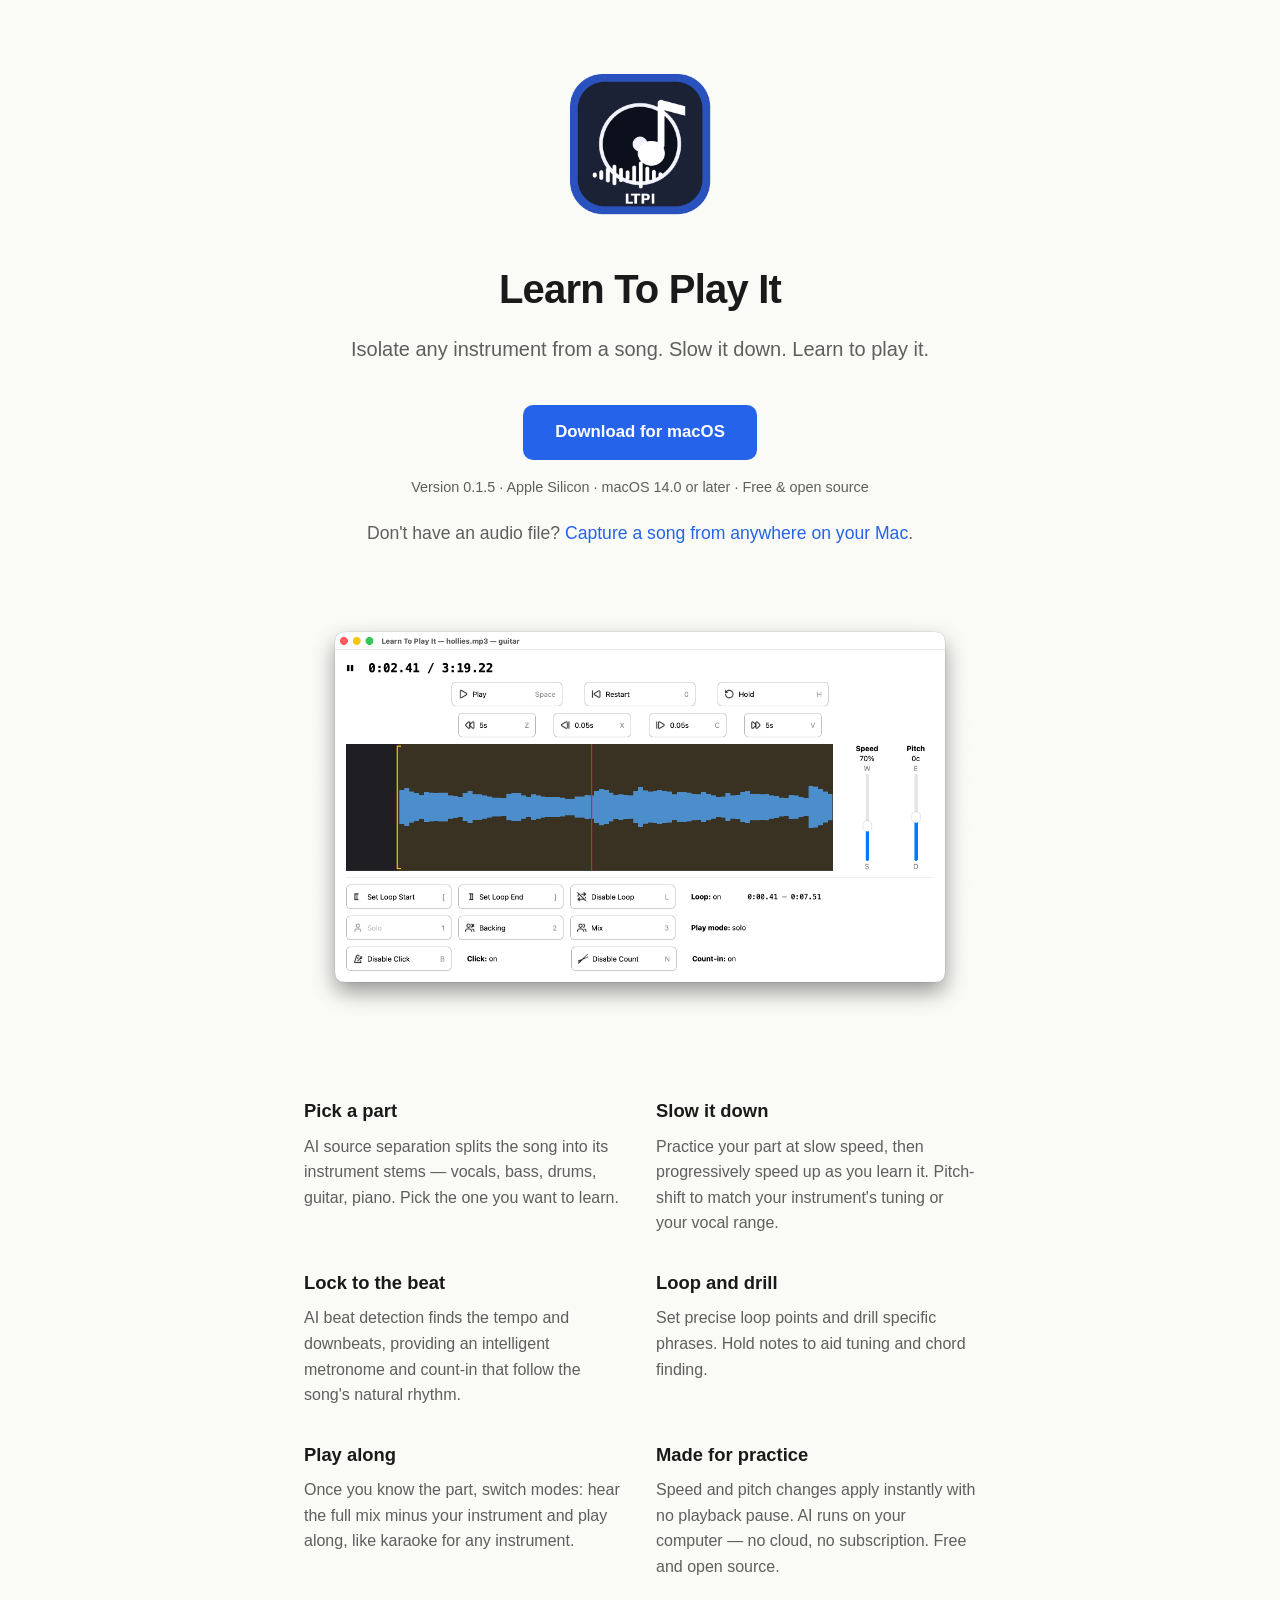
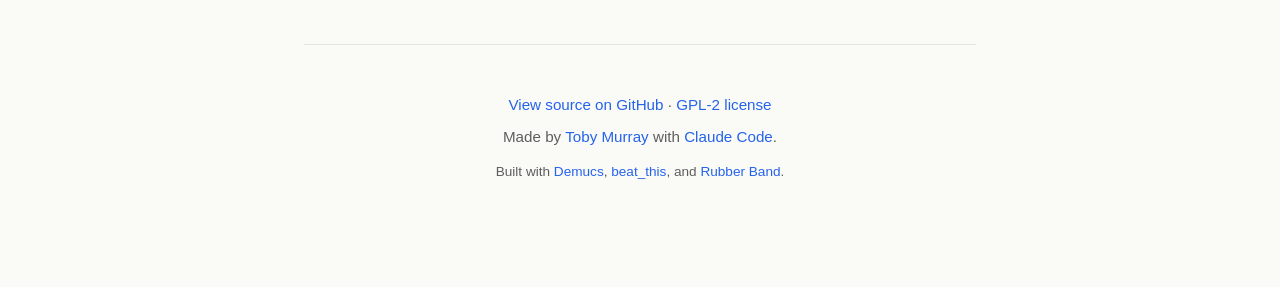
==== docs/index.html @ 5c765c8d "bump website download link to v0.1.5" ====
<!DOCTYPE html>
<html lang="en">
<head>
  <meta charset="UTF-8">
  <meta name="viewport" content="width=device-width, initial-scale=1">
  <title>Learn To Play It — practice along with any song</title>
  <meta name="description" content="Isolate any instrument from a song, slow it down, and practice your part. Free, open-source macOS app.">
  <meta property="og:title" content="Learn To Play It">
  <meta property="og:description" content="Isolate any instrument from a song, slow it down, and practice your part.">
  <meta property="og:image" content="https://learntoplayit.com/screenshot.png">
  <meta property="og:url" content="https://learntoplayit.com/">
  <meta property="og:type" content="website">
  <meta name="twitter:card" content="summary_large_image">
  <link rel="icon" type="image/png" href="app_icon.png">
  <link rel="apple-touch-icon" href="app_icon.png">
  <link rel="stylesheet" href="style.css">
</head>
<body>
  <main>
    <header class="hero">
      <img src="app_icon.png" alt="" class="logo" width="160" height="160">
      <h1>Learn To Play It</h1>
      <p class="tagline">Isolate any instrument from a song. Slow it down. Learn to play it.</p>

      <a id="download" class="button" href="https://github.com/tobycmurray/learn-to-play-it/releases/download/v0.1.5/Learn-To-Play-It-0.1.5.dmg">
        Download for macOS
      </a>
      <p class="meta">
        <span id="version">Version 0.1.5</span> · Apple Silicon · macOS <span id="min-macos">14.0</span> or later · Free &amp; open source
      </p>
      <p class="meta cta-hint">
        Don't have an audio file? <a href="import.html">Capture a song from anywhere on your Mac</a>.
      </p>
    </header>

    <section class="screenshot">
      <img src="screenshot.png" alt="Learn To Play It interface, showing a waveform with playback controls">
    </section>

    <section class="features">
      <div class="feature">
        <h2>Pick a part</h2>
        <p>AI source separation splits the song into its instrument stems — vocals, bass, drums, guitar, piano. Pick the one you want to learn.</p>
      </div>

      <div class="feature">
        <h2>Slow it down</h2>
        <p>Practice your part at slow speed, then progressively speed up as you learn it. Pitch-shift to match your instrument's tuning or your vocal range.</p>
      </div>

      <div class="feature">
        <h2>Lock to the beat</h2>
        <p>AI beat detection finds the tempo and downbeats, providing an intelligent metronome and count-in that follow the song's natural rhythm.</p>
      </div>

      <div class="feature">
        <h2>Loop and drill</h2>
        <p>Set precise loop points and drill specific phrases. Hold notes to aid tuning and chord finding.</p>
      </div>

      <div class="feature">
        <h2>Play along</h2>
        <p>Once you know the part, switch modes: hear the full mix minus your instrument and play along, like karaoke for any instrument.</p>
      </div>

      <div class="feature">
        <h2>Made for practice</h2>
        <p>Speed and pitch changes apply instantly with no playback pause. AI runs on your computer — no cloud, no subscription. Free and open source.</p>
      </div>
    </section>

    <footer>
      <p>
        <a href="https://github.com/tobycmurray/learn-to-play-it">View source on GitHub</a> ·
        <a href="https://github.com/tobycmurray/learn-to-play-it/blob/main/LICENSE">GPL-2 license</a>
      </p>
      <p>
        Made by <a href="https://people.eng.unimelb.edu.au/tobym/">Toby Murray</a>
        with <a href="https://claude.com/claude-code">Claude Code</a>.
      </p>
      <p class="fineprint">
        Built with <a href="https://github.com/adefossez/demucs">Demucs</a>,
        <a href="https://github.com/CPJKU/beat_this">beat_this</a>, and
        <a href="https://breakfastquay.com/rubberband/">Rubber Band</a>.
      </p>
    </footer>
  </main>
</body>
</html>
---- docs/style.css ----
:root {
  --bg: #fafaf7;
  --bg-card: #ffffff;
  --fg: #1a1a1a;
  --fg-muted: #5e5e5e;
  --accent: #2563eb;
  --accent-dark: #1d4ed8;
  --border: #e5e5e0;
  --max-width: 720px;
}

*, *::before, *::after {
  box-sizing: border-box;
}

html {
  -webkit-text-size-adjust: 100%;
}

body {
  margin: 0;
  background: var(--bg);
  color: var(--fg);
  font-family: -apple-system, BlinkMacSystemFont, "Segoe UI", Roboto, "Helvetica Neue", Arial, sans-serif;
  font-size: 18px;
  line-height: 1.6;
  -webkit-font-smoothing: antialiased;
}

main {
  max-width: var(--max-width);
  margin: 0 auto;
  padding: 64px 24px 96px;
}

a {
  color: var(--accent);
  text-decoration: none;
}

a:hover {
  text-decoration: underline;
}

.brand-link {
  display: inline-flex;
  align-items: center;
  gap: 10px;
  color: var(--fg);
  font-weight: 600;
  font-size: 1rem;
  margin-bottom: 32px;
}

.brand-link:hover {
  text-decoration: none;
  opacity: 0.7;
}

.brand-logo {
  width: 32px;
  height: 32px;
}

.hero {
  text-align: center;
  margin-bottom: 64px;
}

.logo {
  width: 160px;
  height: 160px;
  margin-bottom: 24px;
  /* No CSS border-radius or box-shadow: the icon ships its own rounded shape
     and any rectangular shadow/clip on the <img> would trace the image's
     transparent corner margins, creating a visible halo. */
}

h1 {
  font-size: 2.5rem;
  font-weight: 700;
  margin: 0 0 12px;
  letter-spacing: -0.02em;
}

.tagline {
  font-size: 1.25rem;
  color: var(--fg-muted);
  margin: 0 auto 40px;
  max-width: 32em;
}

.button {
  display: inline-block;
  background: var(--accent);
  color: #fff;
  font-weight: 600;
  font-size: 1.05rem;
  padding: 14px 32px;
  border-radius: 10px;
  transition: background 0.15s;
}

.button:hover {
  background: var(--accent-dark);
  text-decoration: none;
}

.meta {
  margin: 16px 0 0;
  color: var(--fg-muted);
  font-size: 0.9rem;
}

.meta.cta-hint {
  font-size: 1.1rem;
  margin-top: 20px;
}

.screenshot {
  margin: 0 0 64px;
}

.screenshot img {
  width: 100%;
  height: auto;
  /* macOS window screenshots ship with their own drop shadow inside transparent
     margins, so we don't add a CSS border or box-shadow — they would trace a
     rectangle around the whole image including the shadow halo. */
}

.features {
  display: grid;
  grid-template-columns: 1fr 1fr;
  gap: 32px;
  margin-bottom: 64px;
}

.feature h2 {
  font-size: 1.15rem;
  margin: 0 0 8px;
  font-weight: 600;
}

.feature p {
  margin: 0;
  color: var(--fg-muted);
  font-size: 1rem;
}

.prose {
  max-width: 640px;
  margin: 0 auto 64px;
}

.prose h2 {
  font-size: 1.4rem;
  margin: 40px 0 12px;
  font-weight: 600;
}

.prose h3 {
  font-size: 1.1rem;
  margin: 32px 0 12px;
  font-weight: 600;
}

.prose p, .prose li {
  color: var(--fg);
}

.prose ol, .prose ul {
  padding-left: 24px;
}

.prose li {
  margin-bottom: 8px;
}

.prose code, .prose kbd {
  background: var(--border);
  padding: 1px 6px;
  border-radius: 4px;
  font-size: 0.9em;
}

.prose kbd {
  font-family: -apple-system, BlinkMacSystemFont, sans-serif;
}

.guide-img {
  display: block;
  max-width: 100%;
  height: auto;
  margin: 16px 0 8px;
  border-radius: 8px;
}

footer {
  text-align: center;
  padding-top: 48px;
  border-top: 1px solid var(--border);
  color: var(--fg-muted);
  font-size: 0.95rem;
}

footer p {
  margin: 0 0 8px;
}

.fineprint {
  font-size: 0.85rem;
  margin-top: 12px;
}

@media (max-width: 540px) {
  main {
    padding: 32px 20px 64px;
  }
  h1 {
    font-size: 2rem;
  }
  .tagline {
    font-size: 1.1rem;
  }
  .features {
    grid-template-columns: 1fr;
    gap: 24px;
  }
}

@media (prefers-color-scheme: dark) {
  :root {
    --bg: #1a1a1a;
    --bg-card: #242424;
    --fg: #f0f0f0;
    --fg-muted: #a0a0a0;
    --accent: #60a5fa;
    --accent-dark: #3b82f6;
    --border: #333;
  }
  .button {
    color: #0a0a0a;
  }
}
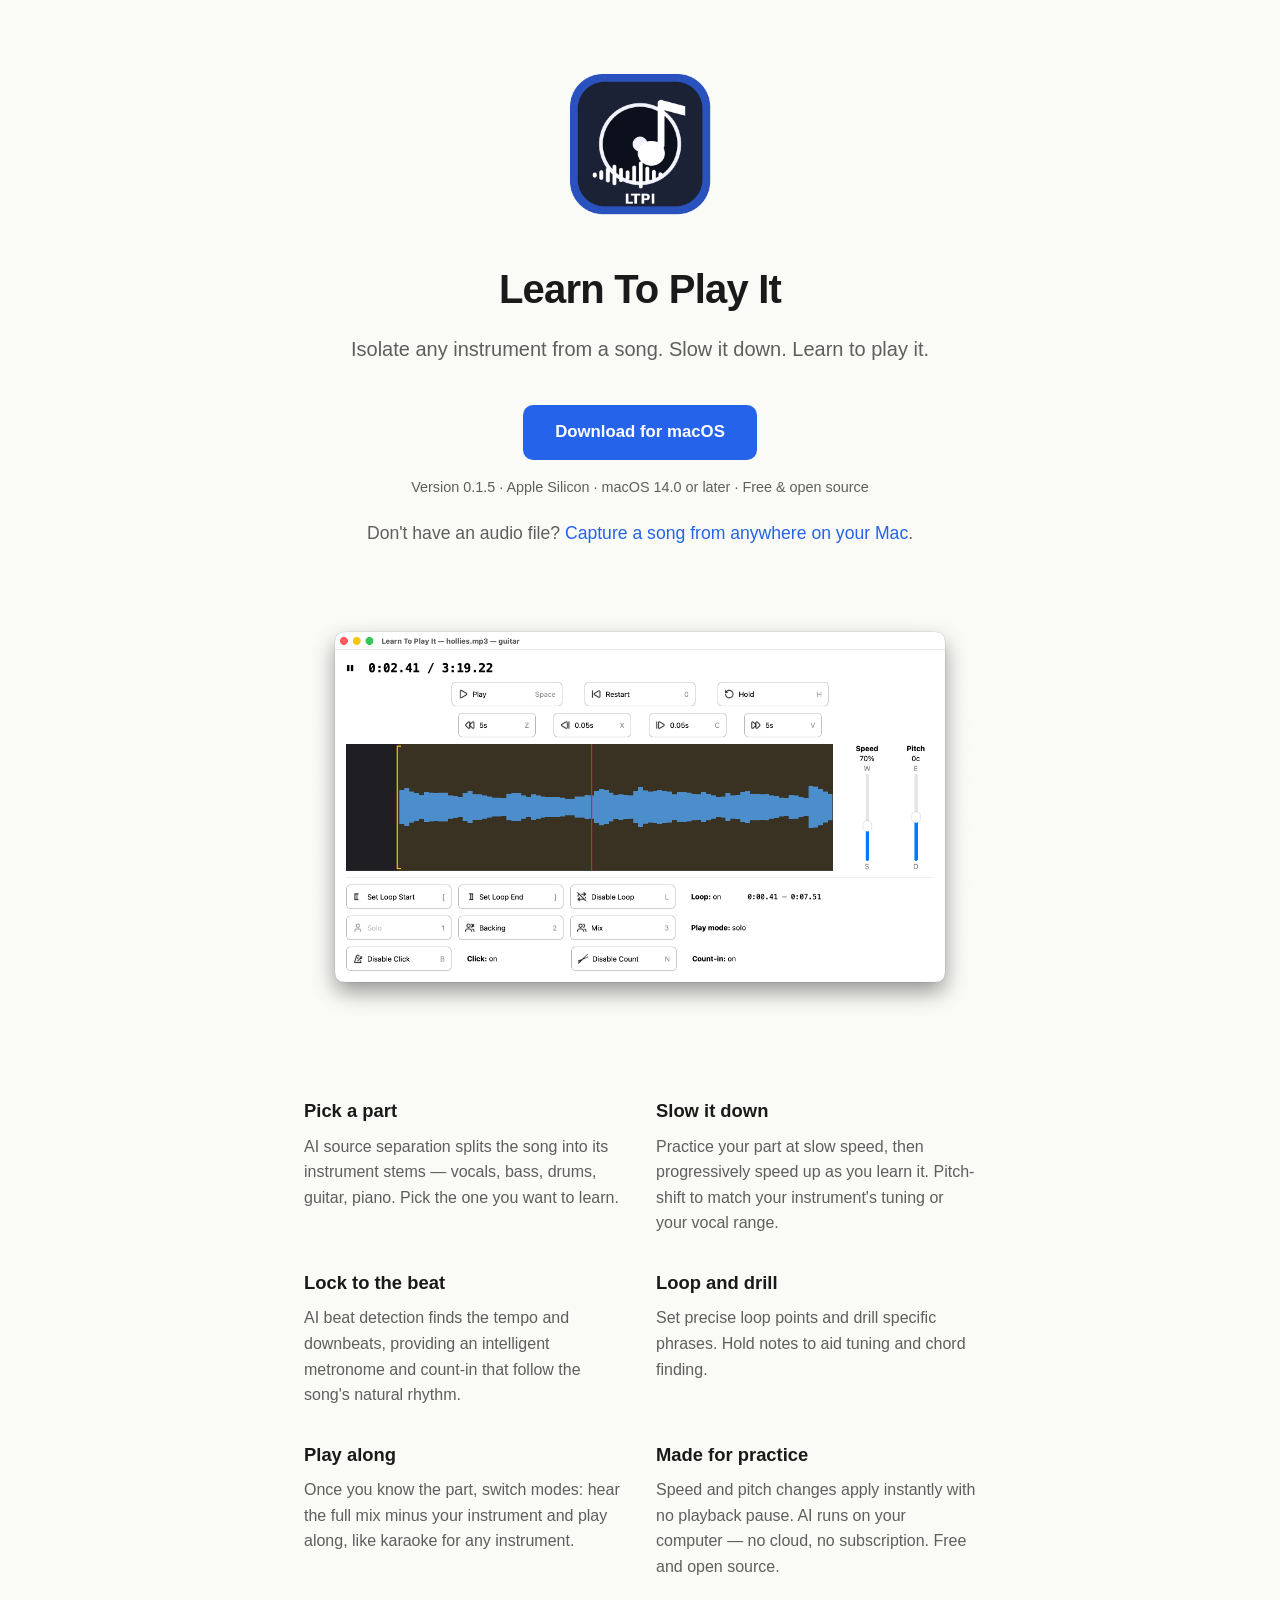
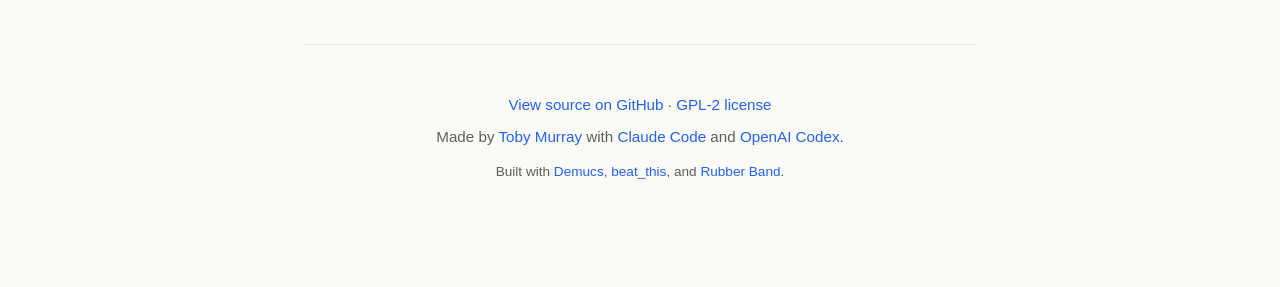
==== commit 8b1fb72d: "Render beat markers in waveform views" ====
--- a/docs/index.html
+++ b/docs/index.html
@@ -76,7 +76,8 @@
       </p>
       <p>
         Made by <a href="https://people.eng.unimelb.edu.au/tobym/">Toby Murray</a>
-        with <a href="https://claude.com/claude-code">Claude Code</a>.
+        with <a href="https://claude.com/claude-code">Claude Code</a> and
+        <a href="https://openai.com/codex/">OpenAI Codex</a>.
       </p>
       <p class="fineprint">
         Built with <a href="https://github.com/adefossez/demucs">Demucs</a>,
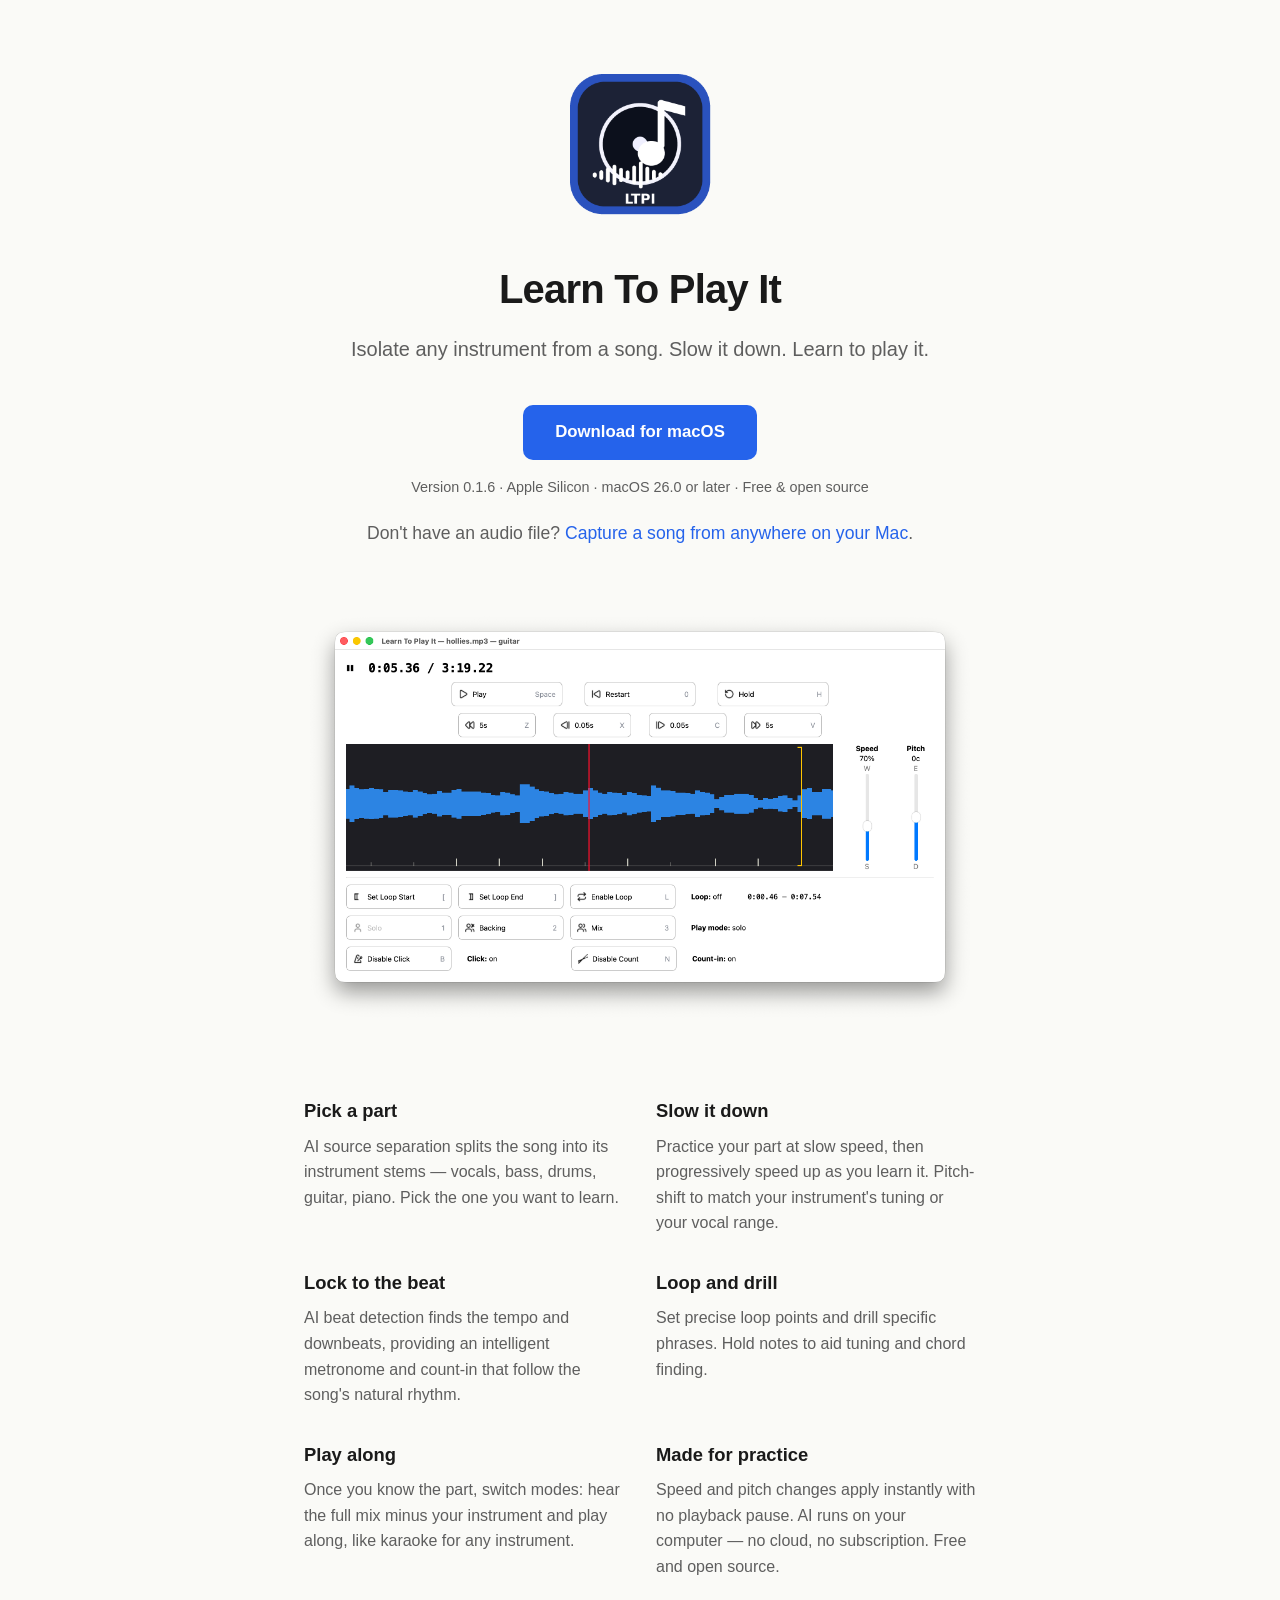
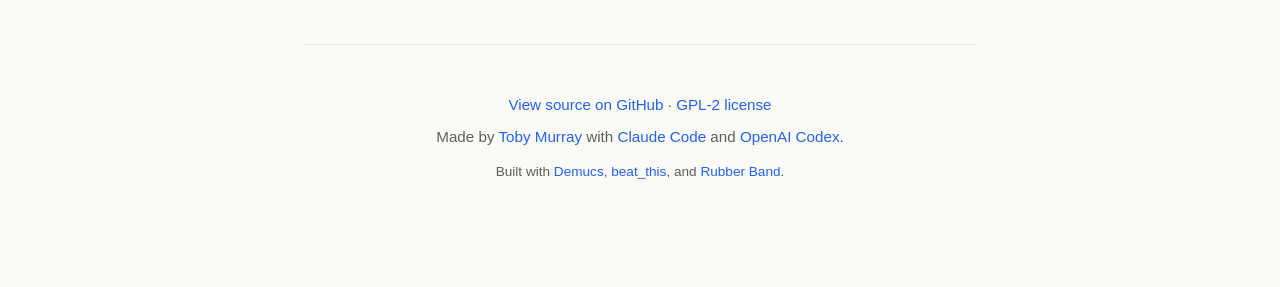
==== commit a560b7c2: "bump website download link to v0.1.6" ====
--- a/docs/index.html
+++ b/docs/index.html
@@ -22,11 +22,11 @@
       <h1>Learn To Play It</h1>
       <p class="tagline">Isolate any instrument from a song. Slow it down. Learn to play it.</p>
 
-      <a id="download" class="button" href="https://github.com/tobycmurray/learn-to-play-it/releases/download/v0.1.5/Learn-To-Play-It-0.1.5.dmg">
+      <a id="download" class="button" href="https://github.com/tobycmurray/learn-to-play-it/releases/download/v0.1.6/Learn-To-Play-It-0.1.6.dmg">
         Download for macOS
       </a>
       <p class="meta">
-        <span id="version">Version 0.1.5</span> · Apple Silicon · macOS <span id="min-macos">14.0</span> or later · Free &amp; open source
+        <span id="version">Version 0.1.6</span> · Apple Silicon · macOS <span id="min-macos">26.0</span> or later · Free &amp; open source
       </p>
       <p class="meta cta-hint">
         Don't have an audio file? <a href="import.html">Capture a song from anywhere on your Mac</a>.
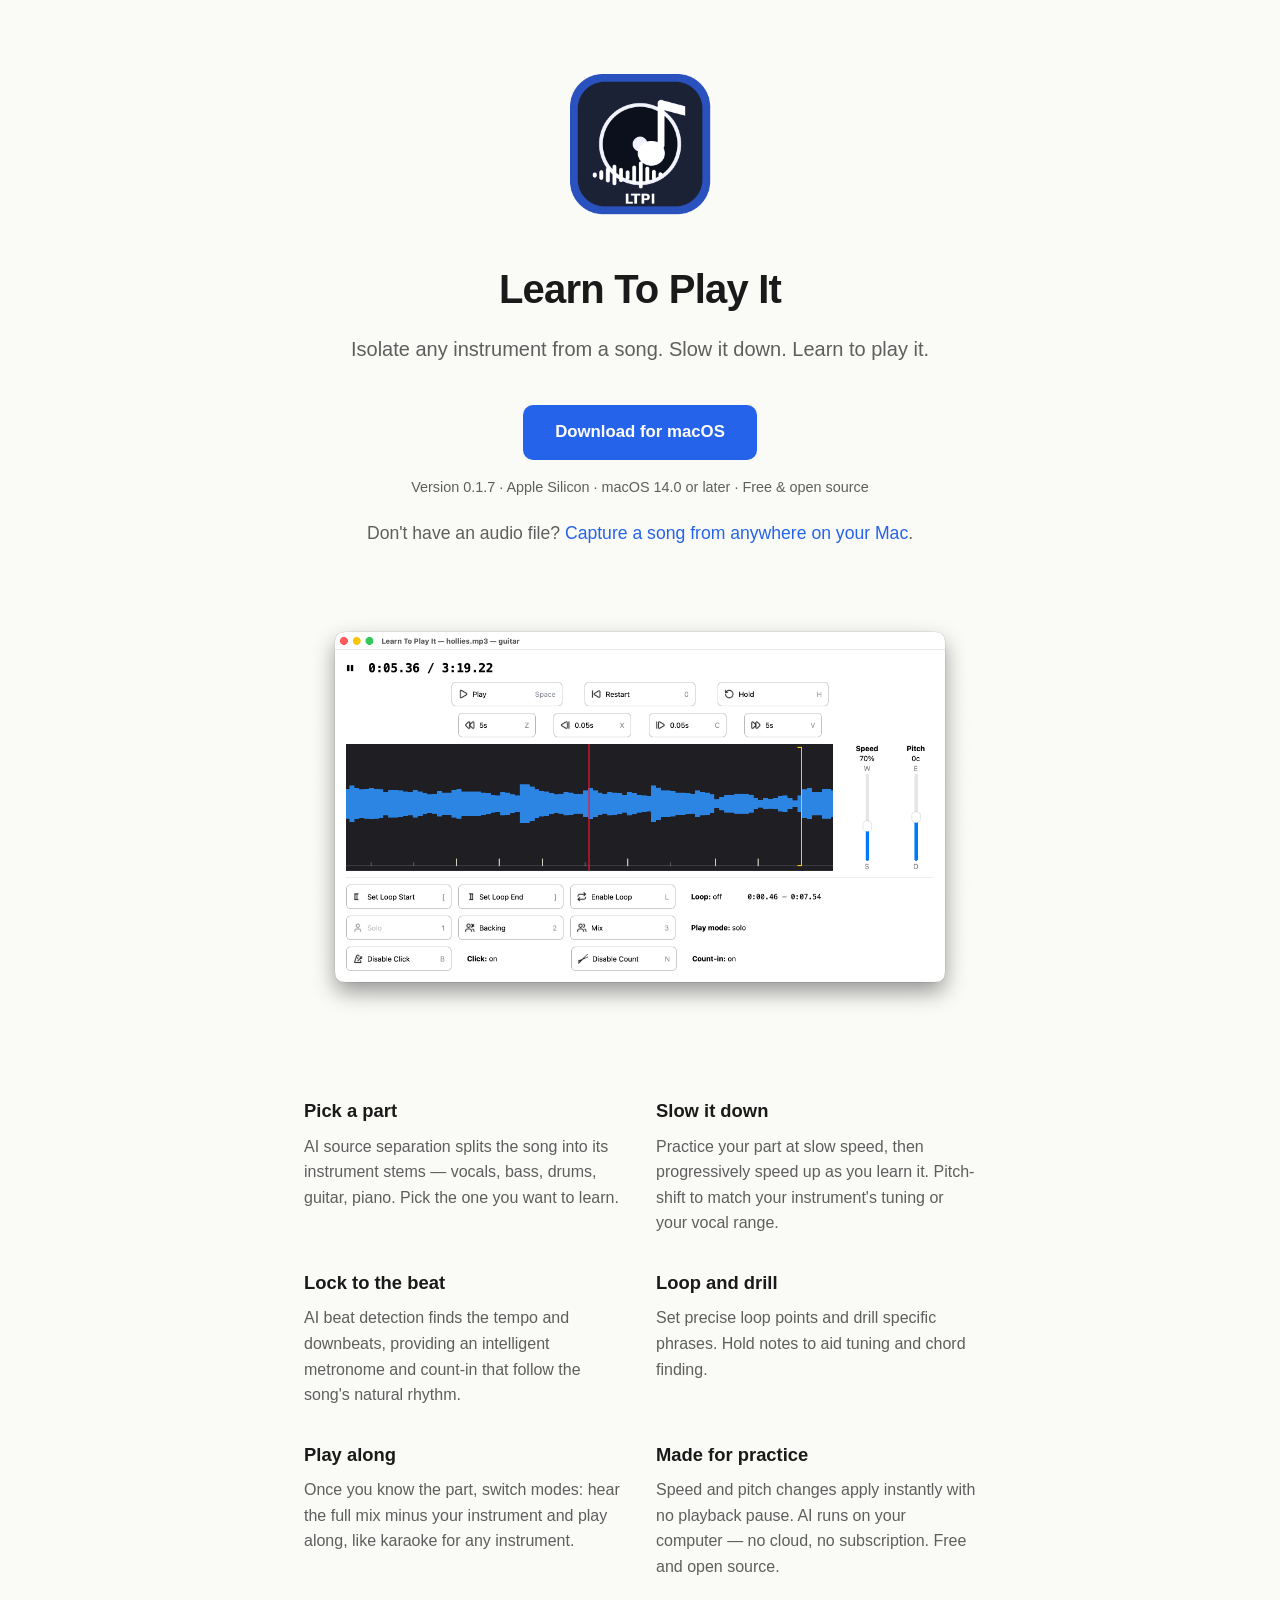
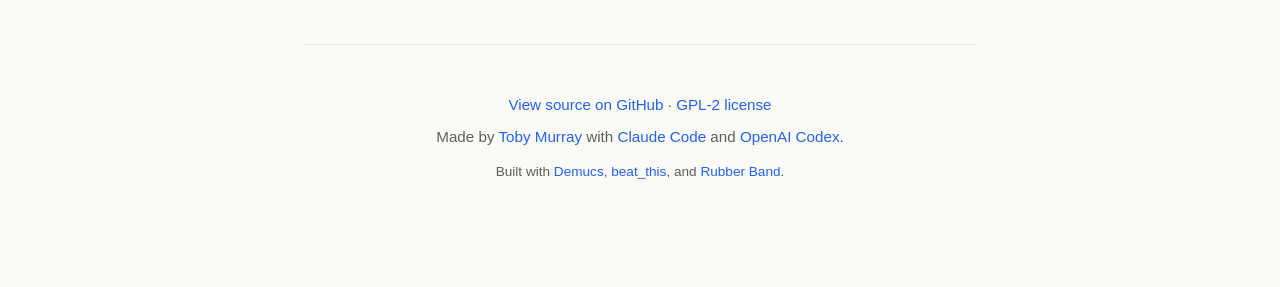
==== commit b0d6e633: "bump website download link to v0.1.7" ====
--- a/docs/index.html
+++ b/docs/index.html
@@ -22,11 +22,11 @@
       <h1>Learn To Play It</h1>
       <p class="tagline">Isolate any instrument from a song. Slow it down. Learn to play it.</p>
 
-      <a id="download" class="button" href="https://github.com/tobycmurray/learn-to-play-it/releases/download/v0.1.6/Learn-To-Play-It-0.1.6.dmg">
+      <a id="download" class="button" href="https://github.com/tobycmurray/learn-to-play-it/releases/download/v0.1.7/Learn-To-Play-It-0.1.7.dmg">
         Download for macOS
       </a>
       <p class="meta">
-        <span id="version">Version 0.1.6</span> · Apple Silicon · macOS <span id="min-macos">26.0</span> or later · Free &amp; open source
+        <span id="version">Version 0.1.7</span> · Apple Silicon · macOS <span id="min-macos">14.0</span> or later · Free &amp; open source
       </p>
       <p class="meta cta-hint">
         Don't have an audio file? <a href="import.html">Capture a song from anywhere on your Mac</a>.
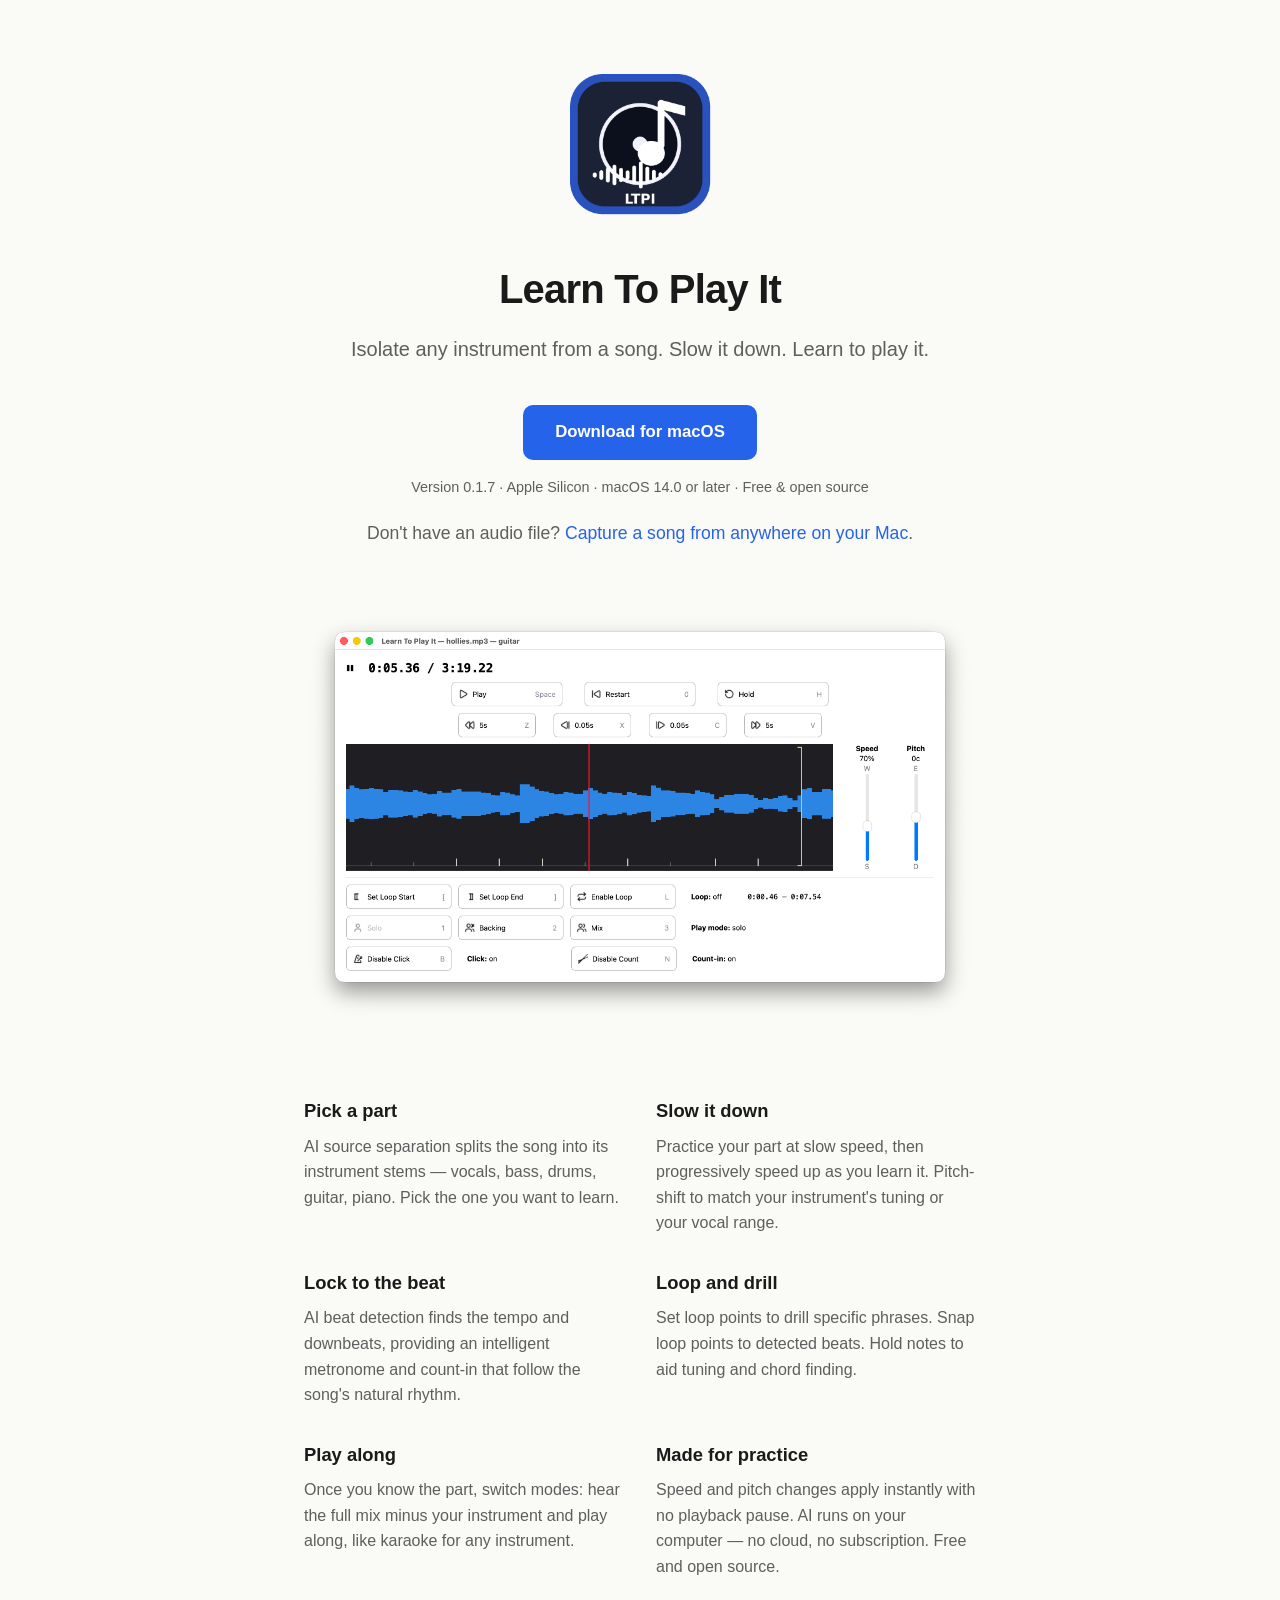
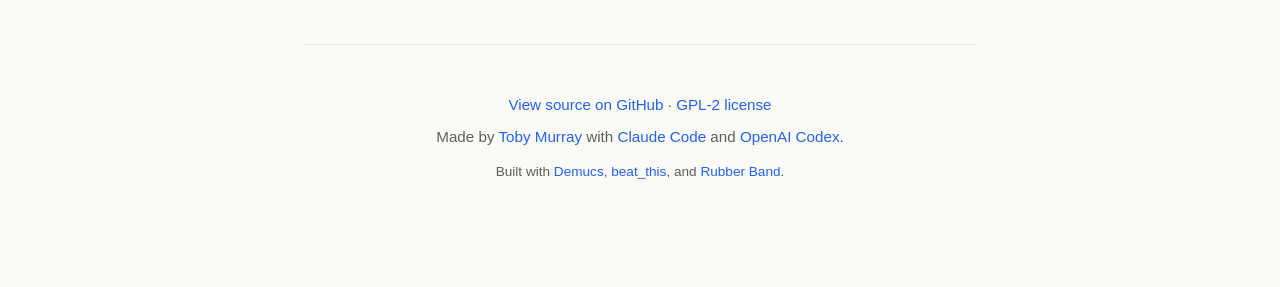
==== commit 4c9d6b6d: "tiny website change to highlight snapping loops to beats" ====
--- a/docs/index.html
+++ b/docs/index.html
@@ -55,7 +55,7 @@
 
       <div class="feature">
         <h2>Loop and drill</h2>
-        <p>Set precise loop points and drill specific phrases. Hold notes to aid tuning and chord finding.</p>
+        <p>Set loop points to drill specific phrases. Snap loop points to detected beats. Hold notes to aid tuning and chord finding.</p>
       </div>
 
       <div class="feature">
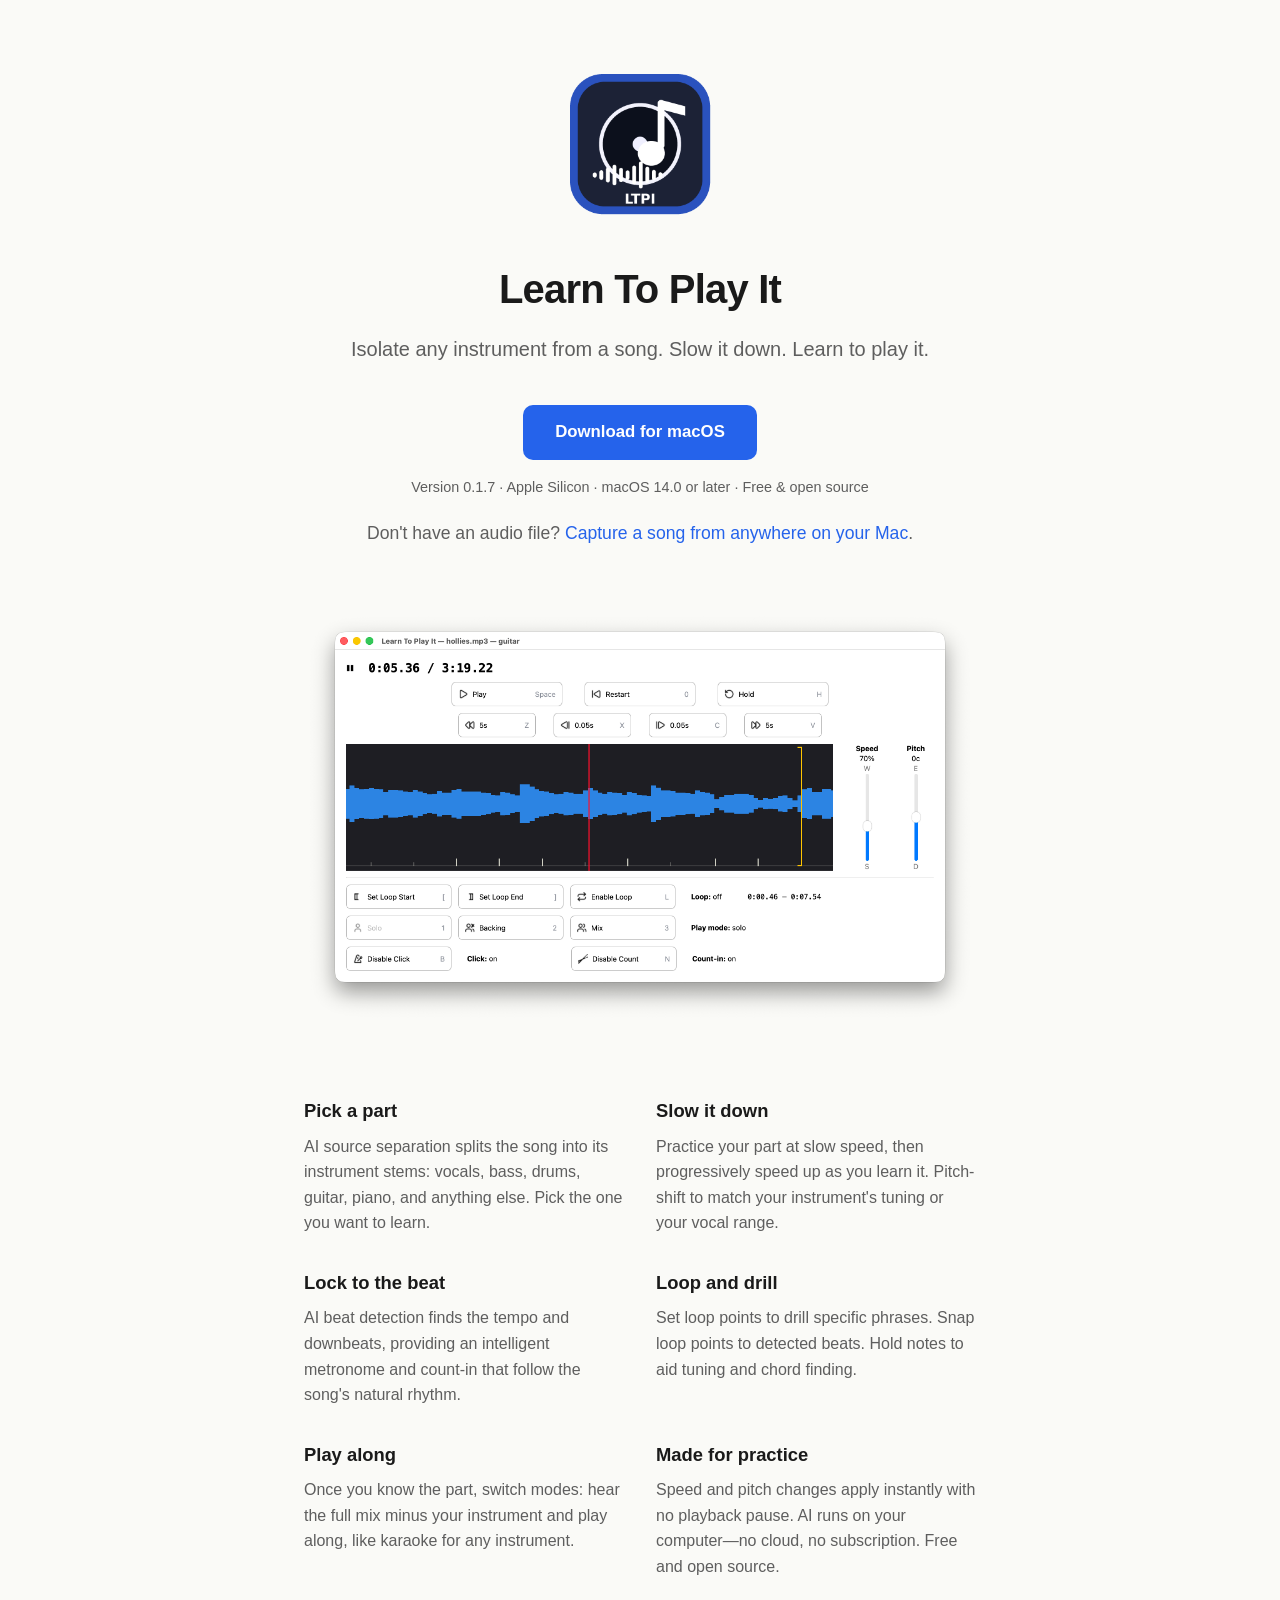
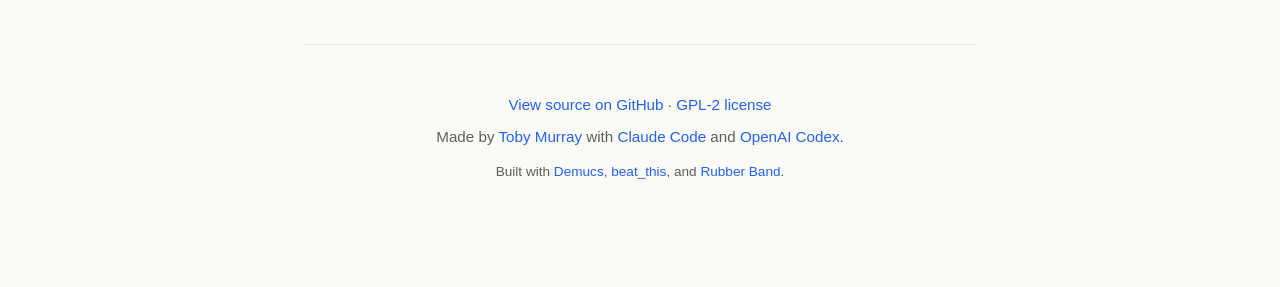
==== commit 60036a24: "tweaks to index.html copy" ====
--- a/docs/index.html
+++ b/docs/index.html
@@ -40,7 +40,7 @@
     <section class="features">
       <div class="feature">
         <h2>Pick a part</h2>
-        <p>AI source separation splits the song into its instrument stems — vocals, bass, drums, guitar, piano. Pick the one you want to learn.</p>
+        <p>AI source separation splits the song into its instrument stems: vocals, bass, drums, guitar, piano, and anything else. Pick the one you want to learn.</p>
       </div>
 
       <div class="feature">
@@ -65,7 +65,7 @@
 
       <div class="feature">
         <h2>Made for practice</h2>
-        <p>Speed and pitch changes apply instantly with no playback pause. AI runs on your computer — no cloud, no subscription. Free and open source.</p>
+        <p>Speed and pitch changes apply instantly with no playback pause. AI runs on your computer&mdash;no cloud, no subscription. Free and open source.</p>
       </div>
     </section>
 
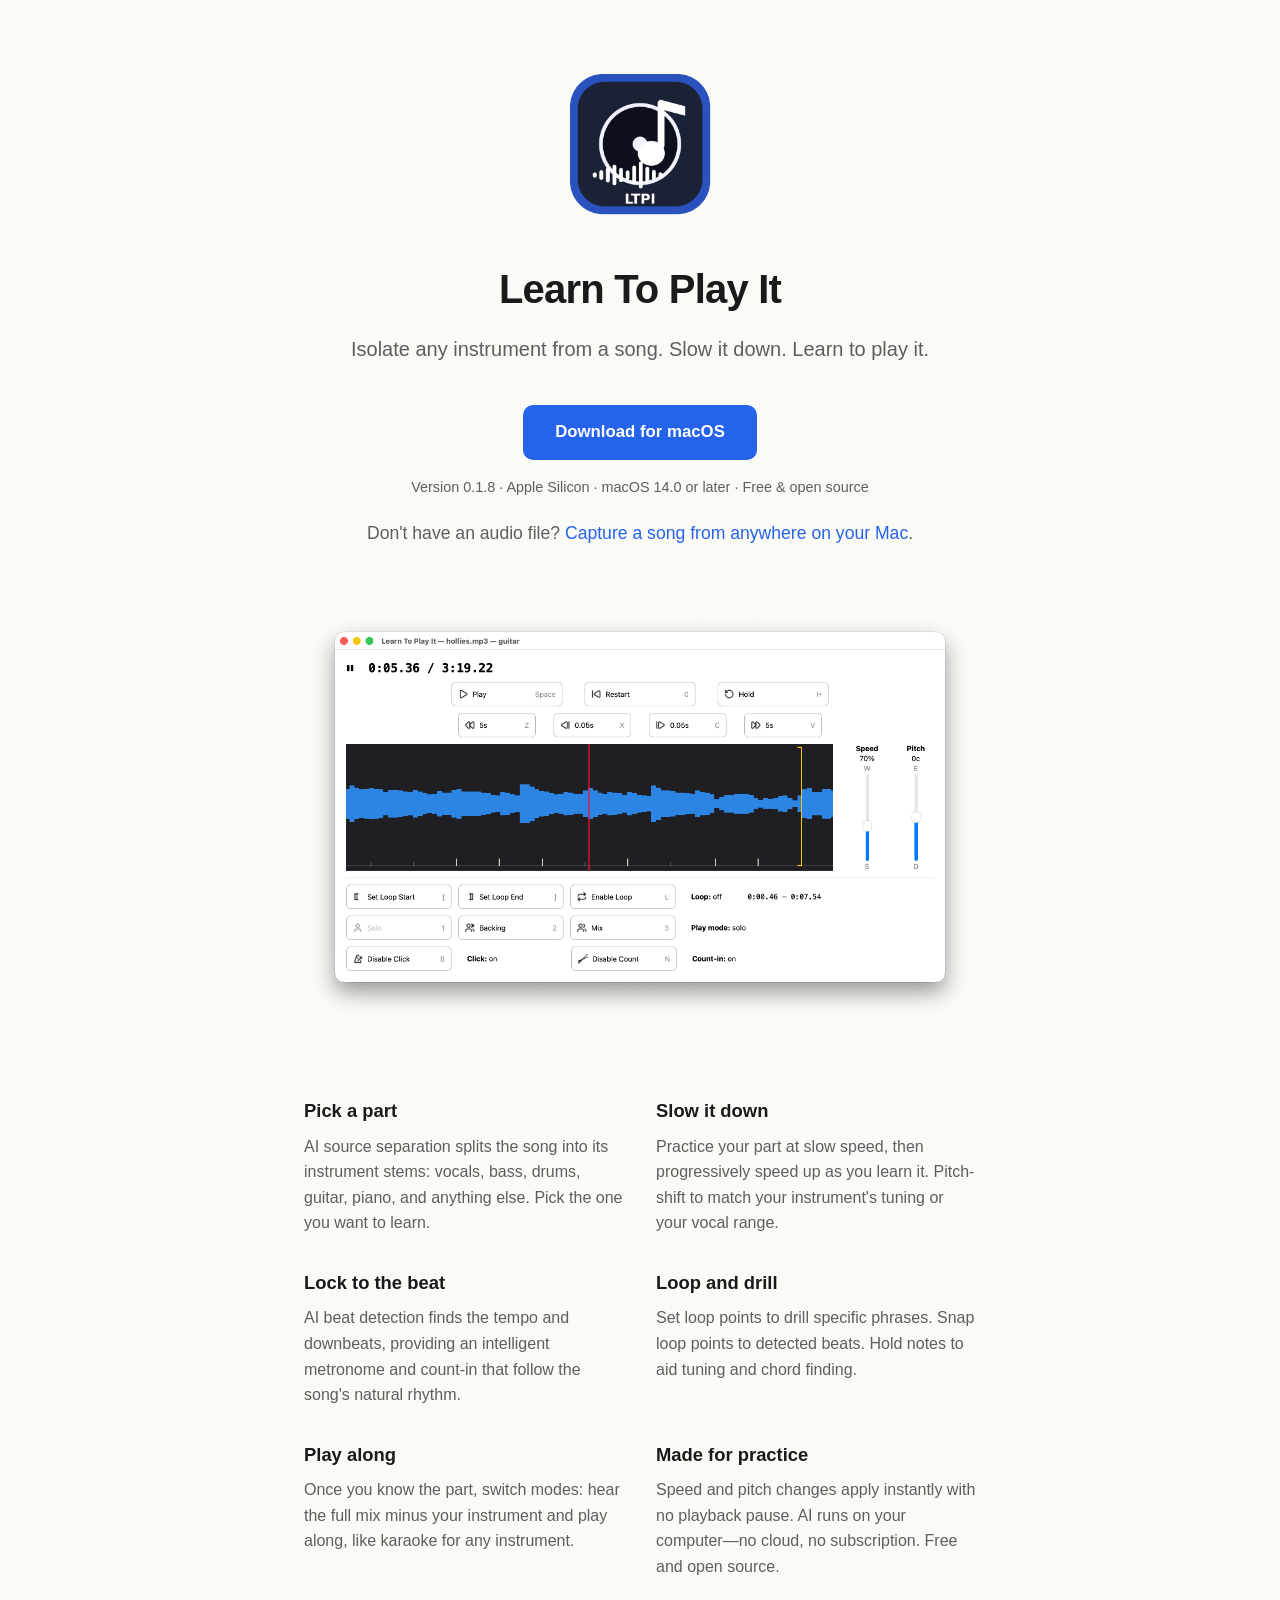
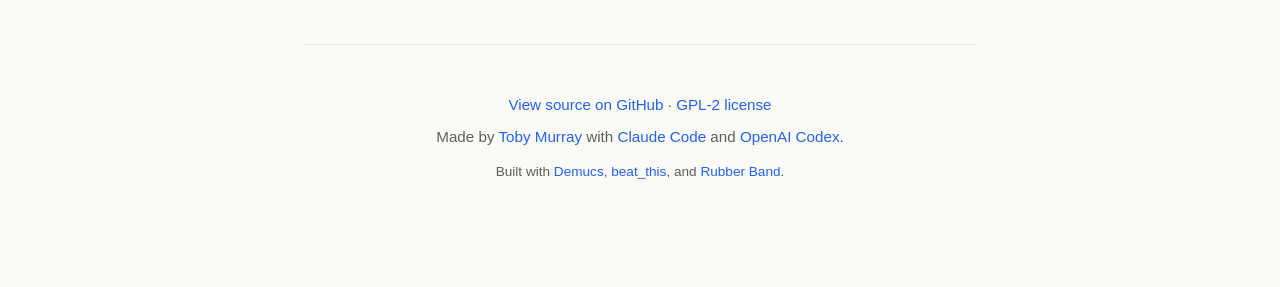
==== commit b7513216: "bump website download link to v0.1.8" ====
--- a/docs/index.html
+++ b/docs/index.html
@@ -22,11 +22,11 @@
       <h1>Learn To Play It</h1>
       <p class="tagline">Isolate any instrument from a song. Slow it down. Learn to play it.</p>
 
-      <a id="download" class="button" href="https://github.com/tobycmurray/learn-to-play-it/releases/download/v0.1.7/Learn-To-Play-It-0.1.7.dmg">
+      <a id="download" class="button" href="https://github.com/tobycmurray/learn-to-play-it/releases/download/v0.1.8/Learn-To-Play-It-0.1.8.dmg">
         Download for macOS
       </a>
       <p class="meta">
-        <span id="version">Version 0.1.7</span> · Apple Silicon · macOS <span id="min-macos">14.0</span> or later · Free &amp; open source
+        <span id="version">Version 0.1.8</span> · Apple Silicon · macOS <span id="min-macos">14.0</span> or later · Free &amp; open source
       </p>
       <p class="meta cta-hint">
         Don't have an audio file? <a href="import.html">Capture a song from anywhere on your Mac</a>.
